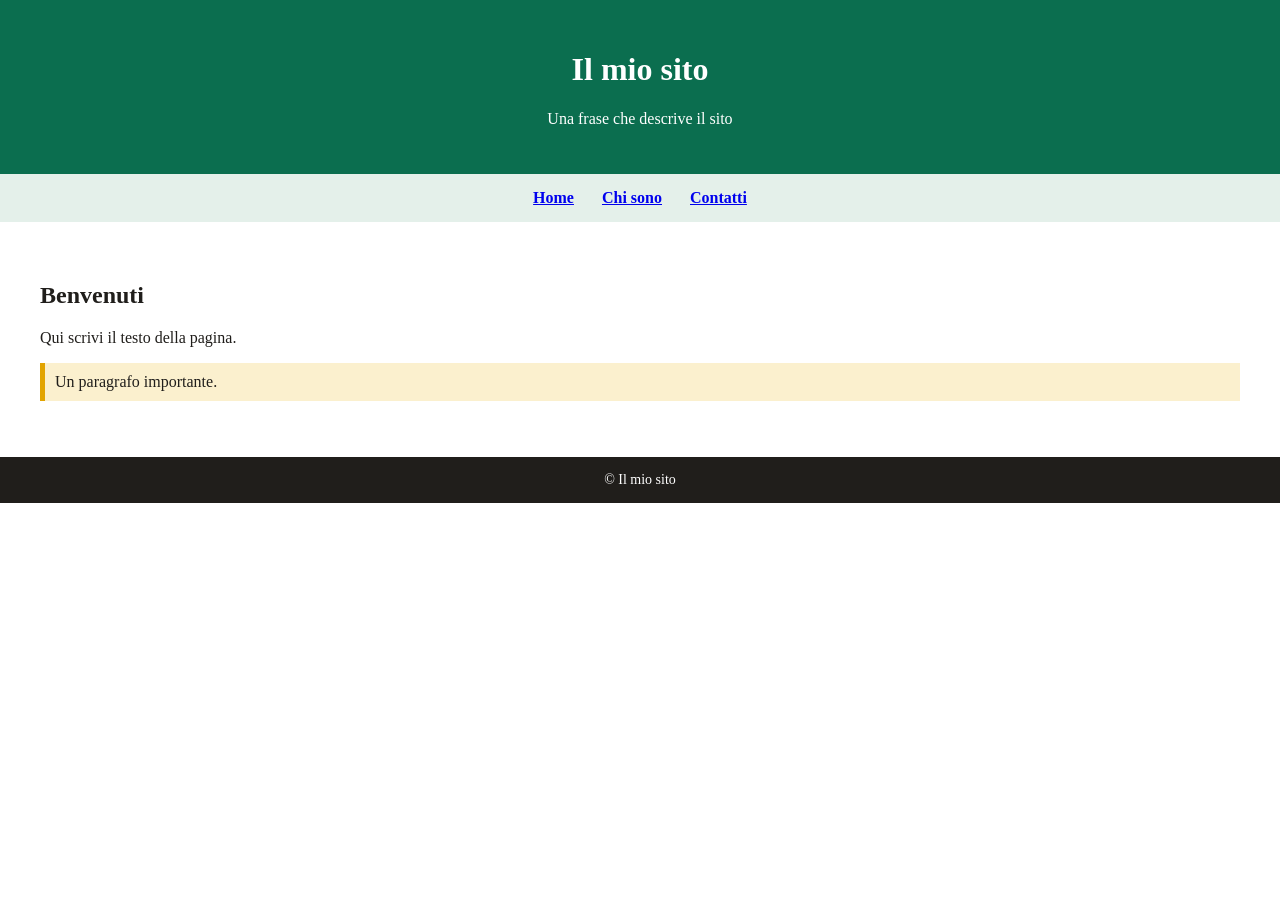
==== index.html @ d9510f2d "Add files via upload" ====
<!DOCTYPE html>
<html lang="it">
<head>
  <meta charset="utf-8">
  <title>Il mio sito</title>
  <link rel="stylesheet" href="style.css">
</head>
<body>
<div class="intestazione">
  <h1>Il mio sito</h1>
  <p>Una frase che descrive il sito</p>
</div>

<div class="menu">
  <a class="voce" href="#">Home</a>
  <a class="voce" href="#">Chi sono</a>
  <a class="voce" href="#">Contatti</a>
</div>

<div class="contenuto">
  <h2>Benvenuti</h2>
  <p>Qui scrivi il testo della pagina.</p>
  <p class="evidenziato">Un paragrafo importante.</p>
</div>

<div class="piede">© Il mio sito</div>
</body>
</html>
---- style.css ----
body {
  margin: 0;
  color: #201e1b;
  background-color: #ffffff;
}

.intestazione {
  background-color: #0b6e4f;
  color: #ffffff;
  text-align: center;
  padding: 30px;
}

.menu {
  background-color: #e4f0ea;
  text-align: center;
  padding: 10px;
}

.voce {
  display: inline-block;
  margin: 5px 12px;
  font-weight: bold;
}

.contenuto {
  margin: 20px;
  padding: 20px;
}

.evidenziato {
  background-color: #fbf0ce;
  border-left: 5px solid #e2a400;
  padding: 10px;
}

.piede {
  background-color: #201e1b;
  color: #ffffff;
  text-align: center;
  font-size: 14px;
  padding: 15px;
}
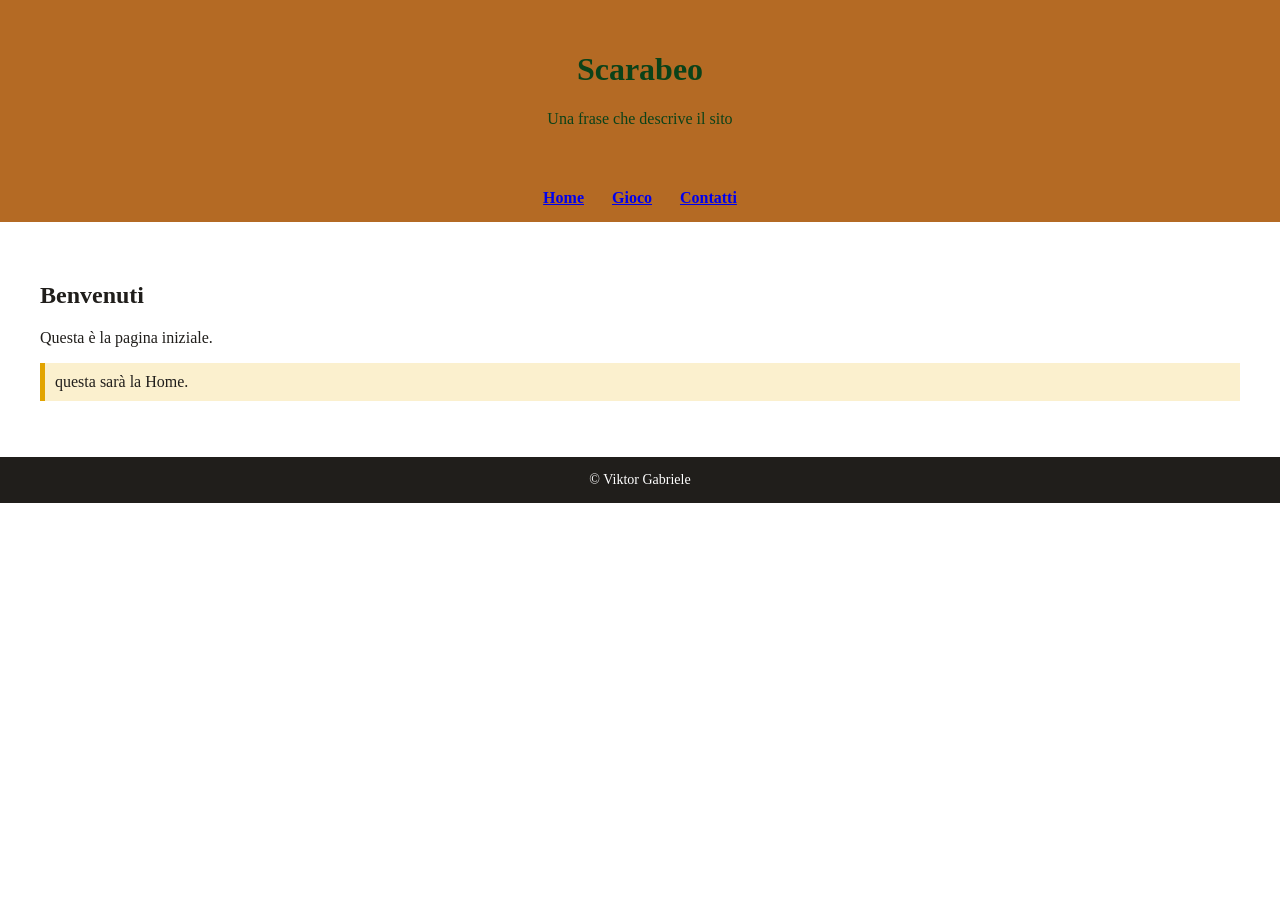
==== commit 0c7430b9: "scuo" ====
--- a/index.html
+++ b/index.html
@@ -2,27 +2,27 @@
 <html lang="it">
 <head>
   <meta charset="utf-8">
-  <title>Il mio sito</title>
+  <title>Scarabeo</title>
   <link rel="stylesheet" href="style.css">
 </head>
 <body>
 <div class="intestazione">
-  <h1>Il mio sito</h1>
+  <h1>Scarabeo</h1>
   <p>Una frase che descrive il sito</p>
 </div>
 
 <div class="menu">
   <a class="voce" href="#">Home</a>
-  <a class="voce" href="#">Chi sono</a>
+  <a class="voce" href="#">Gioco</a>
   <a class="voce" href="#">Contatti</a>
 </div>
 
 <div class="contenuto">
   <h2>Benvenuti</h2>
-  <p>Qui scrivi il testo della pagina.</p>
-  <p class="evidenziato">Un paragrafo importante.</p>
+  <p>Questa è la pagina iniziale.</p>
+  <p class="evidenziato">questa sarà la Home.</p>
 </div>
 
-<div class="piede">© Il mio sito</div>
+<div class="piede">© Viktor Gabriele</div>
 </body>
 </html>
--- a/style.css
+++ b/style.css
@@ -5,14 +5,14 @@
 }
 
 .intestazione {
-  background-color: #0b6e4f;
-  color: #ffffff;
+  background-color: #b46a24;
+  color: #0b4219;
   text-align: center;
   padding: 30px;
 }
 
 .menu {
-  background-color: #e4f0ea;
+  background-color: #b46a24;
   text-align: center;
   padding: 10px;
 }
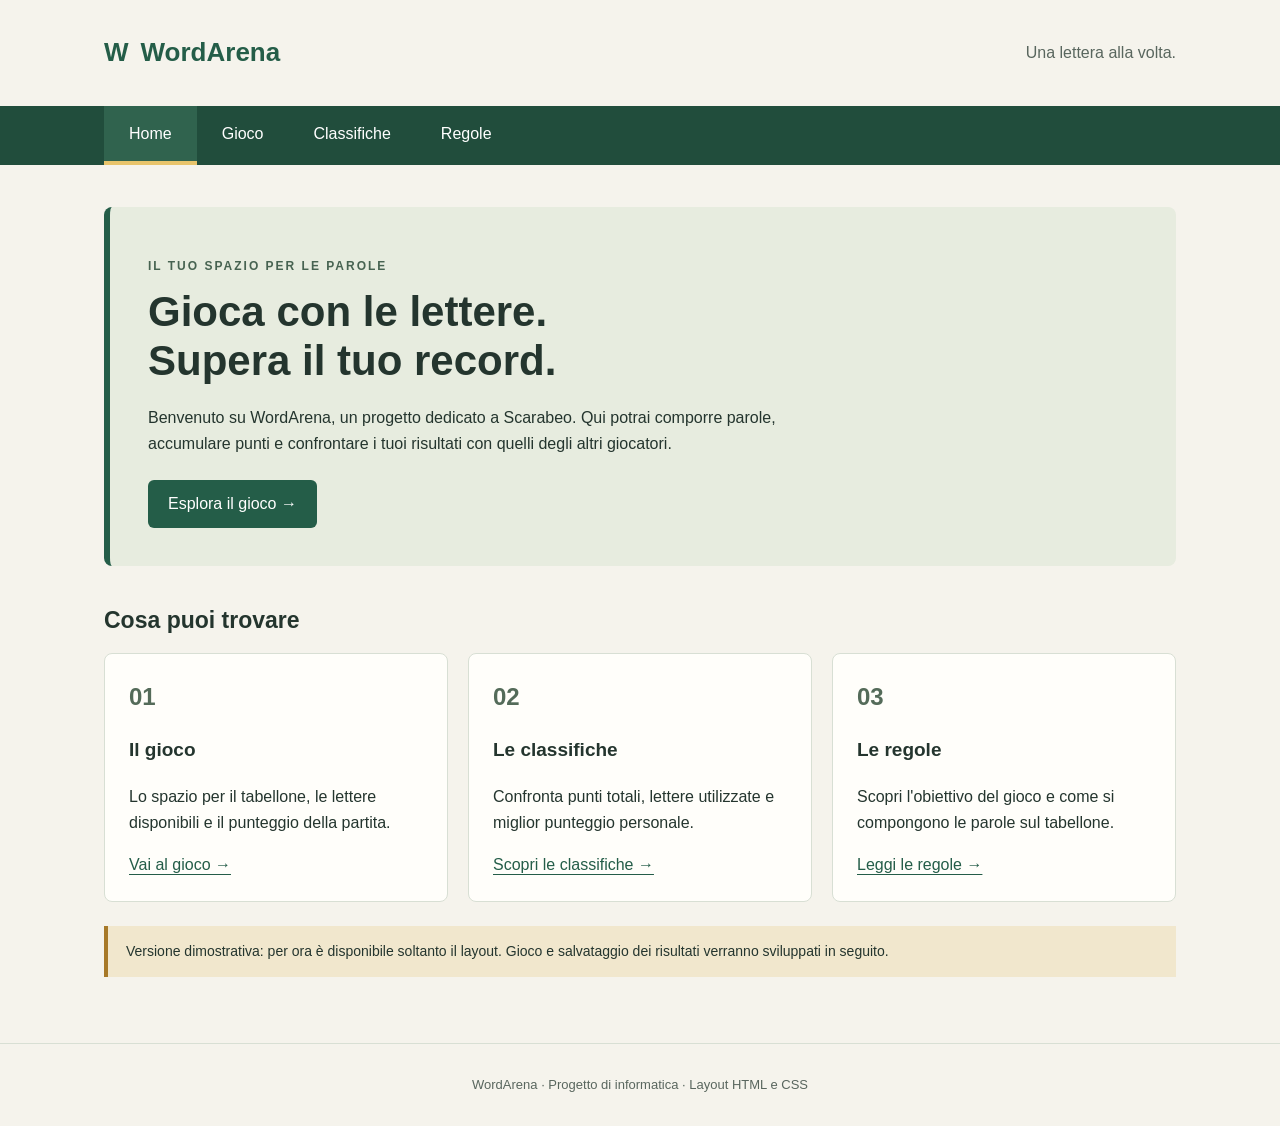
==== commit 0ccbe305: "casa" ====
--- a/index.html
+++ b/index.html
@@ -1,28 +1,43 @@
 <!DOCTYPE html>
 <html lang="it">
 <head>
-  <meta charset="utf-8">
-  <title>Scarabeo</title>
-  <link rel="stylesheet" href="style.css">
+  <meta charset="UTF-8">
+  <meta name="viewport" content="width=device-width, initial-scale=1.0">
+  <title>Home | WordArena</title>
+  <link rel="stylesheet" href="stile.css">
 </head>
 <body>
-<div class="intestazione">
-  <h1>Scarabeo</h1>
-  <p>Una frase che descrive il sito</p>
-</div>
-
-<div class="menu">
-  <a class="voce" href="#">Home</a>
-  <a class="voce" href="#">Gioco</a>
-  <a class="voce" href="#">Contatti</a>
-</div>
-
-<div class="contenuto">
-  <h2>Benvenuti</h2>
-  <p>Questa è la pagina iniziale.</p>
-  <p class="evidenziato">questa sarà la Home.</p>
-</div>
-
-<div class="piede">© Viktor Gabriele</div>
+  <!-- Intestazione comune alle quattro pagine -->
+  <header class="intestazione">
+    <a class="logo" href="index.html">W<span>WordArena</span></a>
+    <p>Una lettera alla volta.</p>
+  </header>
+  <!-- Menu orizzontale: ogni collegamento apre un file HTML -->
+  <nav aria-label="Menu principale">
+    <ul>
+        <li><a href="index.html" class="attiva" aria-current="page">Home</a></li>
+        <li><a href="gioco.html">Gioco</a></li>
+        <li><a href="classifiche.html">Classifiche</a></li>
+        <li><a href="regole.html">Regole</a></li>
+    </ul>
+  </nav>
+  <main id="contenuto">
+    <section class="presentazione">
+      <p class="etichetta">IL TUO SPAZIO PER LE PAROLE</p>
+      <h1>Gioca con le lettere.<br>Supera il tuo record.</h1>
+      <p>Benvenuto su WordArena, un progetto dedicato a Scarabeo. Qui potrai comporre parole, accumulare punti e confrontare i tuoi risultati con quelli degli altri giocatori.</p>
+      <a class="pulsante" href="gioco.html">Esplora il gioco →</a>
+    </section>
+    <section aria-labelledby="cosa-fare">
+      <h2 id="cosa-fare">Cosa puoi trovare</h2>
+      <div class="colonne">
+        <article class="scheda"><p class="numero">01</p><h3>Il gioco</h3><p>Lo spazio per il tabellone, le lettere disponibili e il punteggio della partita.</p><a href="gioco.html">Vai al gioco →</a></article>
+        <article class="scheda"><p class="numero">02</p><h3>Le classifiche</h3><p>Confronta punti totali, lettere utilizzate e miglior punteggio personale.</p><a href="classifiche.html">Scopri le classifiche →</a></article>
+        <article class="scheda"><p class="numero">03</p><h3>Le regole</h3><p>Scopri l'obiettivo del gioco e come si compongono le parole sul tabellone.</p><a href="regole.html">Leggi le regole →</a></article>
+      </div>
+    </section>
+    <p class="avviso">Versione dimostrativa: per ora è disponibile soltanto il layout. Gioco e salvataggio dei risultati verranno sviluppati in seguito.</p>
+  </main>
+  <footer><p>WordArena · Progetto di informatica · Layout HTML e CSS</p></footer>
 </body>
 </html>
--- a/stile.css
+++ b/stile.css
@@ -0,0 +1,150 @@
+* { box-sizing: border-box; }
+body { margin: 0; 
+  background: #f5f3ec; 
+  color: #24352e; 
+  font-family: Arial, sans-serif; 
+  line-height: 1.6; }
+a { color: #245d48; 
+  text-underline-offset: 4px; }
+a:hover { color: #153c2d; }
+a:focus-visible { outline: 3px solid #b86a1c; 
+  outline-offset: 4px; }
+/* Testata e navigazione */
+.intestazione { max-width: 1120px; 
+  margin: auto; 
+  padding: 24px; 
+  display: flex; 
+  align-items: center; 
+  justify-content: space-between; }
+.intestazione p { color: #59665e; }
+.logo { display: flex; 
+  gap: 12px; 
+  align-items: center; 
+  font-size: 26px; 
+  font-weight: bold; 
+  text-decoration: none; }
+.logo::first-letter { color: #245d48; }
+nav { background: #214d3c; }
+nav ul { max-width: 1120px; 
+  margin: auto; padding: 0 24px; 
+  list-style: none; 
+  display: flex; }
+nav a { display: block; 
+  padding: 15px 25px; 
+  color: white; 
+  text-decoration: none; 
+  border-bottom: 4px solid transparent; }
+nav a:hover, nav a.attiva { background: #30634e; 
+  color: white; 
+  border-bottom-color: #e8c46b; }
+main { max-width: 1120px; 
+  min-height: 70vh; 
+  margin: auto; 
+  padding: 42px 24px; }
+h1 { font-size: 42px; 
+  line-height: 1.15; 
+  margin: 12px 0 20px; }
+h2 { font-size: 23px; 
+  margin: 0 0 14px; }
+h3 { font-size: 19px; }
+.etichetta { font-size: 12px; 
+  font-weight: bold; 
+  letter-spacing: 2px; 
+  color: #476351; }
+.presentazione { background: #e7ecdf; 
+  border-left: 6px solid #245d48; 
+  border-radius: 8px; 
+  padding: 38px; 
+  margin-bottom: 36px; }
+.presentazione p { max-width: 660px; }
+.pulsante { display: inline-block; 
+  background: #245d48; 
+  color: white; 
+  padding: 11px 20px; 
+  border-radius: 6px; 
+  text-decoration: none; 
+  margin-top: 8px; }
+.pulsante:hover { background: #173f30; 
+  color: white; }
+.colonne { display: grid; 
+  grid-template-columns: repeat(3, minmax(0, 1fr)); 
+  gap: 20px; }
+.due-colonne { grid-template-columns: repeat(2, minmax(0, 1fr)); }
+.scheda { min-width: 0; 
+  background: #fffefa; 
+  padding: 24px; 
+  border: 1px solid #d8dfd4; 
+  border-radius: 8px; }
+.numero { color: #546b59; 
+  font-weight: bold; 
+  font-size: 24px; 
+  margin: 0; }
+.introduzione { max-width: 700px; }
+.avviso { background: #f1e7cd; 
+  padding: 14px 18px; 
+  border-left: 4px solid #a77928; 
+  margin: 24px 0; 
+  font-size: 14px; }
+.area-gioco { display: grid; 
+  grid-template-columns: minmax(0, 2fr) minmax(220px, 1fr); 
+  gap: 24px; 
+  align-items: start; }
+.tabellone { width: 100%; 
+  table-layout: fixed; 
+  border-collapse: collapse; 
+  background: #e8efdf; }
+.tabellone td { border: 1px solid #9eaf95; 
+  padding: 0; height: 28px; 
+  text-align: center; 
+  font-size: 14px; }
+.tabellone .centro { background: #e8c46b; }
+.lettere { display: flex; 
+  gap: 7px; 
+  flex-wrap: wrap; }
+.lettere span { display: inline-block; 
+  width: 40px; 
+  padding: 7px 0; 
+  text-align: center; 
+  background: #efdfb5;
+  border: 1px solid #b89f6b; 
+  border-radius: 4px; 
+  font-weight: bold; 
+  font-size: 21px; }
+.azioni { display: flex; 
+  flex-wrap: wrap; 
+  gap: 8px; 
+  margin-top: 20px; }
+button { font: inherit; 
+  padding: 8px 12px; 
+  border: 1px solid #b3bcb2; 
+  border-radius: 5px; }
+button:disabled { background: #e5e8e1; 
+  color: #586153; 
+  cursor: not-allowed; }
+dt { color: #536452; } 
+dd { margin: 0 0 14px; 
+  font-size: 28px; 
+  font-weight: bold; }
+.classifica { border-collapse: collapse; 
+  width: 100%; 
+  font-size: 14px; }
+.classifica caption { text-align: left; 
+  color: #59665e; font-size: 12px; 
+  padding-bottom: 12px; }
+.classifica th, .classifica td { text-align: left; 
+  padding: 10px 5px; 
+  border-bottom: 1px solid #dce1d8; }
+.classifica thead { background: #e7ecdf; }
+footer { border-top: 1px solid #d8dfd4; 
+  text-align: center; 
+  padding: 18px 24px; 
+  font-size: 13px; 
+  color: #59665e; }
+@media (max-width: 760px) {
+  .colonne, .due-colonne, .area-gioco { grid-template-columns: 1fr; }
+  .intestazione { padding: 18px; } .intestazione p { display: none; }
+  nav ul { padding: 0; flex-wrap: wrap; } nav li { flex: 1; } nav a { padding: 12px 10px; text-align: center; }
+  main { padding: 28px 16px; } h1 { font-size: 32px; }
+  .presentazione { padding: 24px; } .scheda { padding: 18px; }
+  .tabellone td { height: 20px; }
+}
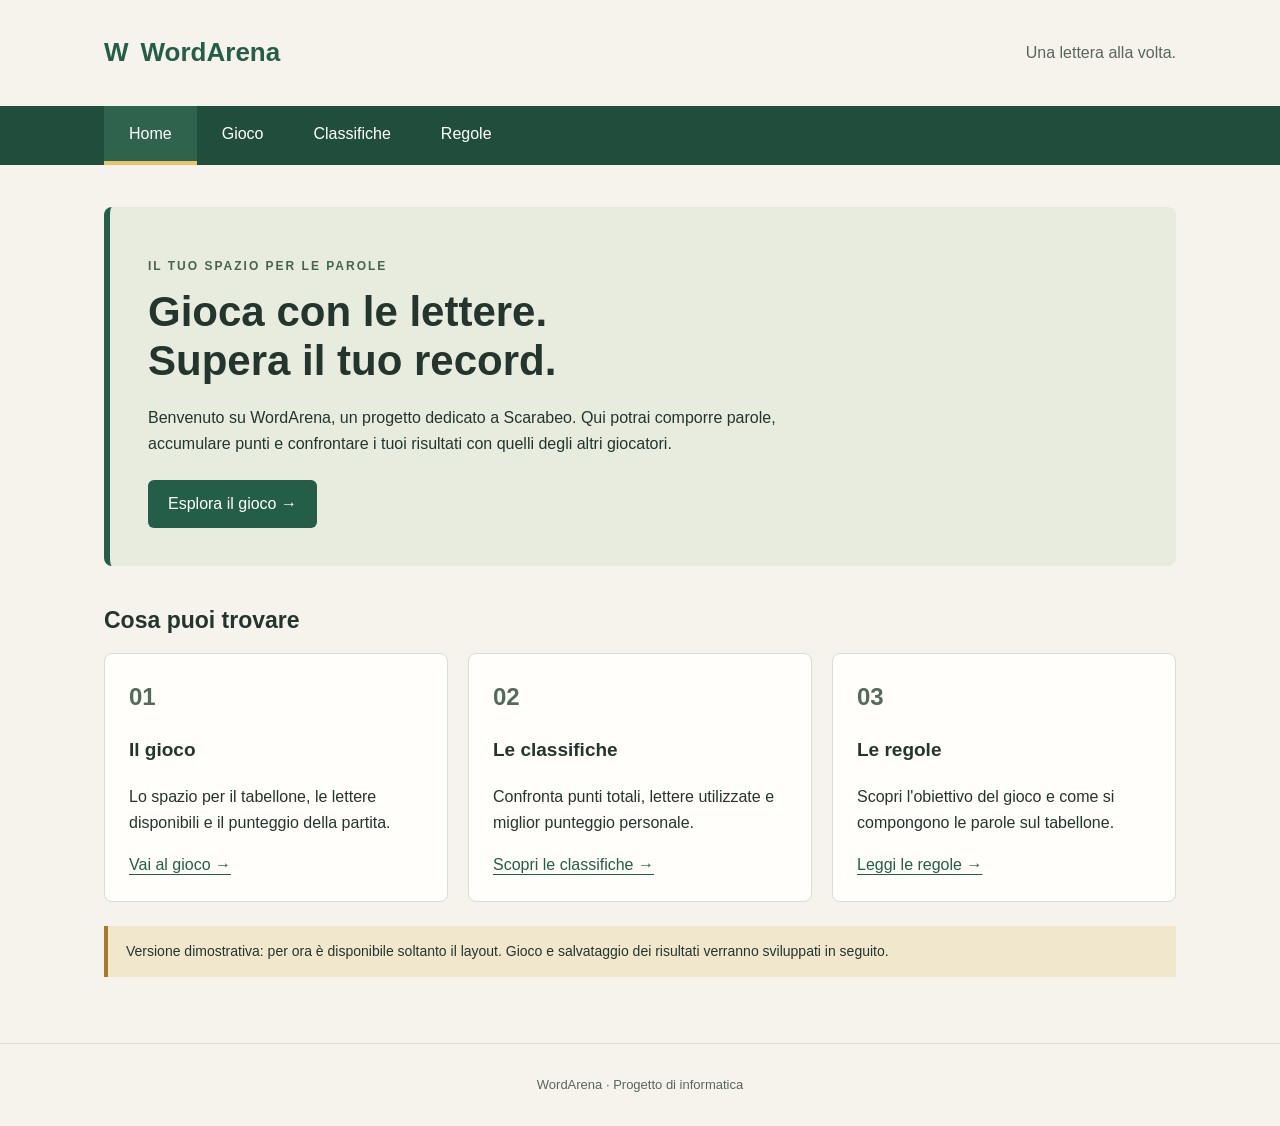
==== commit c6f8544b: "cas" ====
--- a/index.html
+++ b/index.html
@@ -38,6 +38,6 @@
     </section>
     <p class="avviso">Versione dimostrativa: per ora è disponibile soltanto il layout. Gioco e salvataggio dei risultati verranno sviluppati in seguito.</p>
   </main>
-  <footer><p>WordArena · Progetto di informatica · Layout HTML e CSS</p></footer>
+  <footer><p>WordArena · Progetto di informatica</p></footer>
 </body>
 </html>
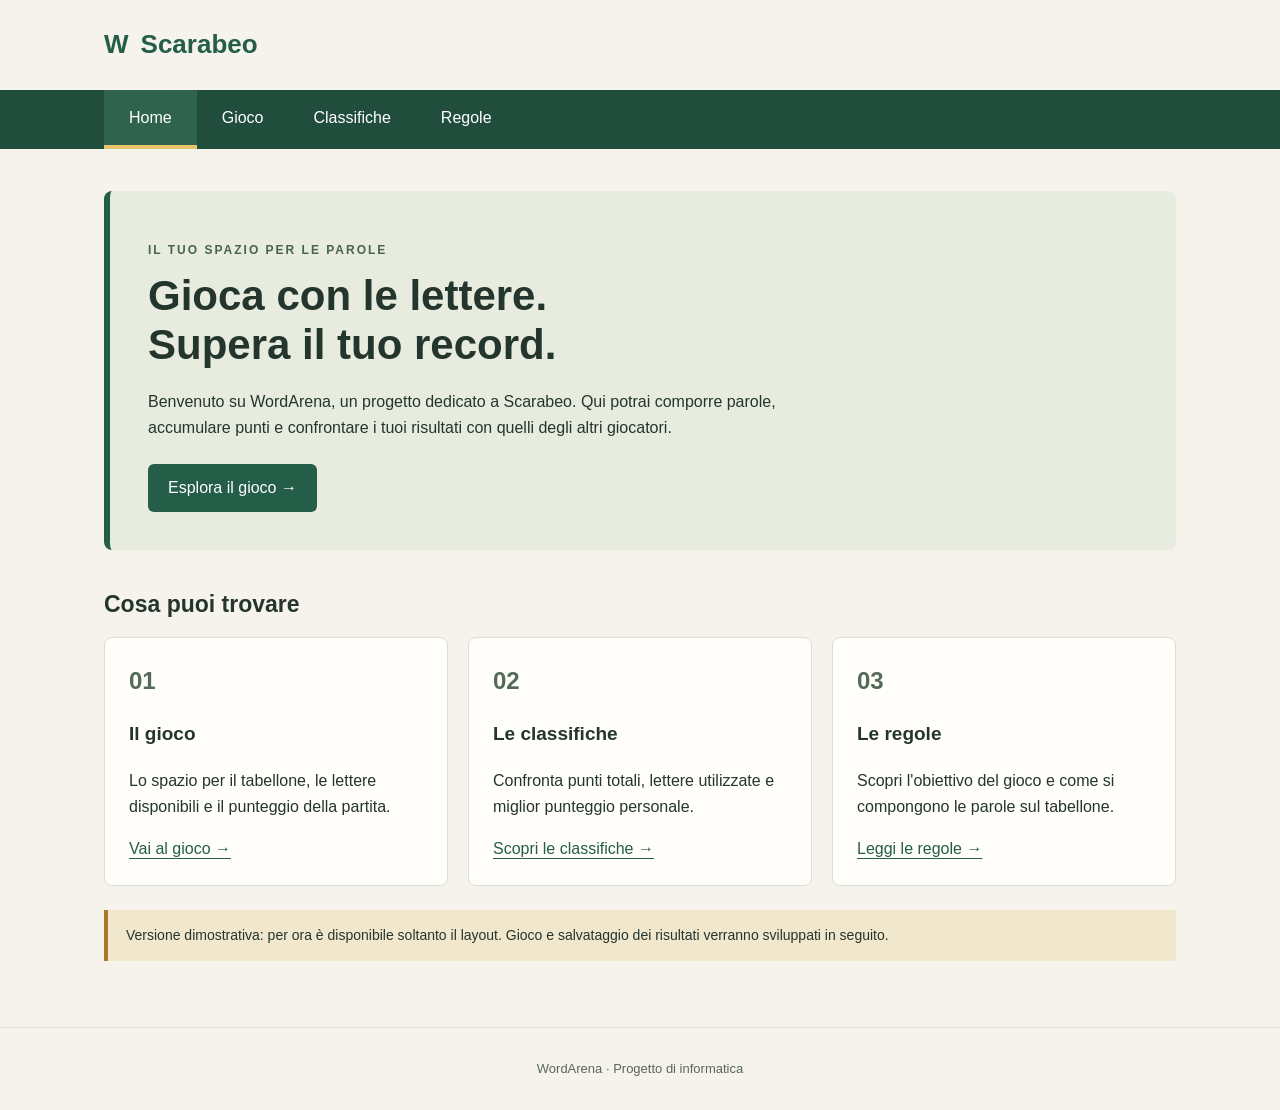
==== commit 0ade7217: "caws" ====
--- a/index.html
+++ b/index.html
@@ -3,16 +3,13 @@
 <head>
   <meta charset="UTF-8">
   <meta name="viewport" content="width=device-width, initial-scale=1.0">
-  <title>Home | WordArena</title>
+  <title>Scarabeo</title>
   <link rel="stylesheet" href="stile.css">
 </head>
 <body>
-  <!-- Intestazione comune alle quattro pagine -->
   <header class="intestazione">
-    <a class="logo" href="index.html">W<span>WordArena</span></a>
-    <p>Una lettera alla volta.</p>
+    <a class="logo" href="index.html">W<span>Scarabeo</span></a>
   </header>
-  <!-- Menu orizzontale: ogni collegamento apre un file HTML -->
   <nav aria-label="Menu principale">
     <ul>
         <li><a href="index.html" class="attiva" aria-current="page">Home</a></li>
--- a/stile.css
+++ b/stile.css
@@ -147,4 +147,4 @@
   main { padding: 28px 16px; } h1 { font-size: 32px; }
   .presentazione { padding: 24px; } .scheda { padding: 18px; }
   .tabellone td { height: 20px; }
-}
+}
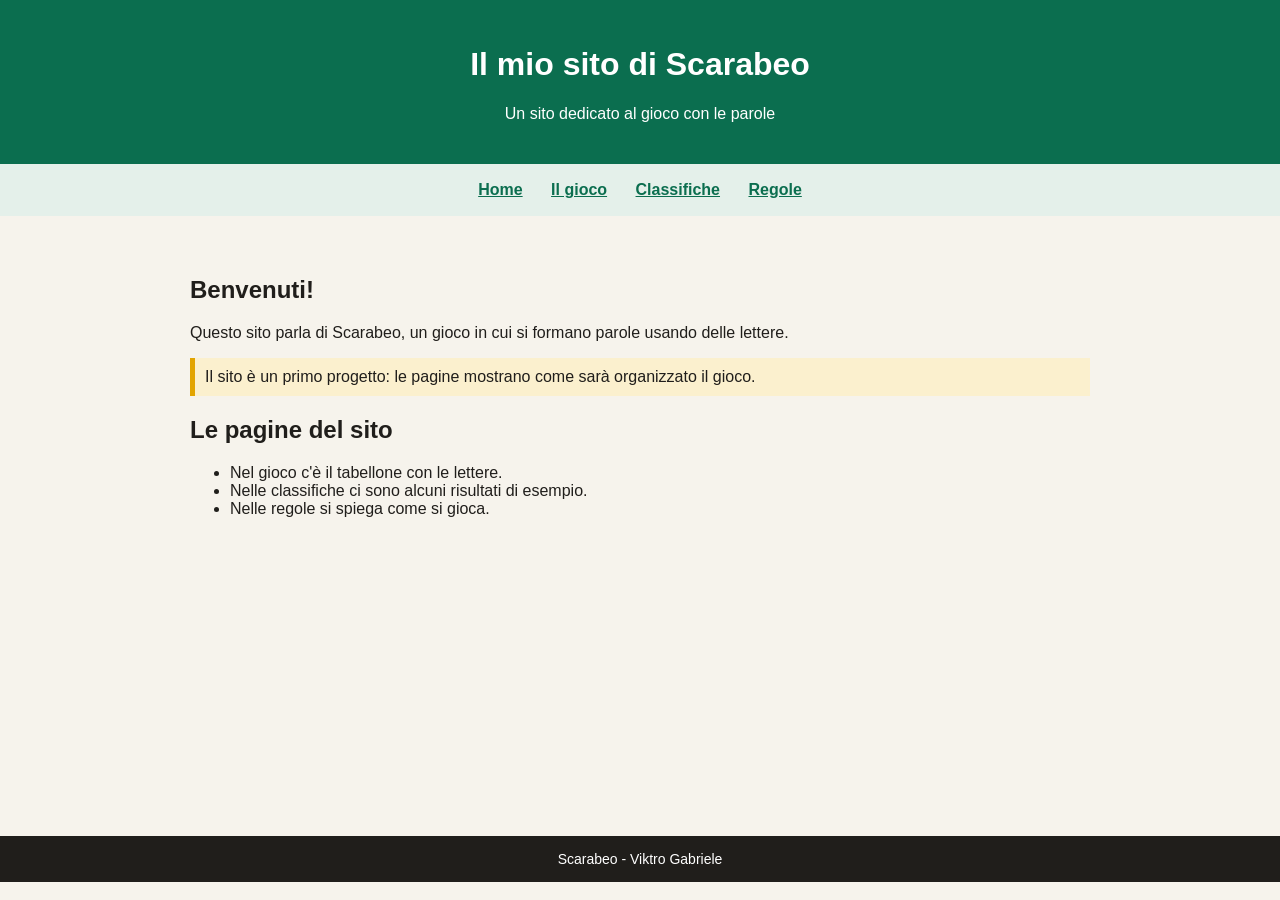
==== commit d86456a4: "sc" ====
--- a/index.html
+++ b/index.html
@@ -2,39 +2,34 @@
 <html lang="it">
 <head>
   <meta charset="UTF-8">
-  <meta name="viewport" content="width=device-width, initial-scale=1.0">
   <title>Scarabeo</title>
   <link rel="stylesheet" href="stile.css">
 </head>
 <body>
-  <header class="intestazione">
-    <a class="logo" href="index.html">W<span>Scarabeo</span></a>
-  </header>
-  <nav aria-label="Menu principale">
+  <div class="intestazione">
+    <h1>Il mio sito di Scarabeo</h1>
+    <p>Un sito dedicato al gioco con le parole</p>
+  </div>
+
+  <div class="menu">
+    <a href="index.html">Home</a>
+    <a href="gioco.html">Il gioco</a>
+    <a href="classifiche.html">Classifiche</a>
+    <a href="regole.html">Regole</a>
+  </div>
+
+  <div class="contenuto">
+    <h2>Benvenuti!</h2>
+    <p>Questo sito parla di Scarabeo, un gioco in cui si formano parole usando delle lettere.</p>
+    <p class="evidenziato">Il sito è un primo progetto: le pagine mostrano come sarà organizzato il gioco.</p>
+    <h2>Le pagine del sito</h2>
     <ul>
-        <li><a href="index.html" class="attiva" aria-current="page">Home</a></li>
-        <li><a href="gioco.html">Gioco</a></li>
-        <li><a href="classifiche.html">Classifiche</a></li>
-        <li><a href="regole.html">Regole</a></li>
+      <li>Nel gioco c'è il tabellone con le lettere.</li>
+      <li>Nelle classifiche ci sono alcuni risultati di esempio.</li>
+      <li>Nelle regole si spiega come si gioca.</li>
     </ul>
-  </nav>
-  <main id="contenuto">
-    <section class="presentazione">
-      <p class="etichetta">IL TUO SPAZIO PER LE PAROLE</p>
-      <h1>Gioca con le lettere.<br>Supera il tuo record.</h1>
-      <p>Benvenuto su WordArena, un progetto dedicato a Scarabeo. Qui potrai comporre parole, accumulare punti e confrontare i tuoi risultati con quelli degli altri giocatori.</p>
-      <a class="pulsante" href="gioco.html">Esplora il gioco →</a>
-    </section>
-    <section aria-labelledby="cosa-fare">
-      <h2 id="cosa-fare">Cosa puoi trovare</h2>
-      <div class="colonne">
-        <article class="scheda"><p class="numero">01</p><h3>Il gioco</h3><p>Lo spazio per il tabellone, le lettere disponibili e il punteggio della partita.</p><a href="gioco.html">Vai al gioco →</a></article>
-        <article class="scheda"><p class="numero">02</p><h3>Le classifiche</h3><p>Confronta punti totali, lettere utilizzate e miglior punteggio personale.</p><a href="classifiche.html">Scopri le classifiche →</a></article>
-        <article class="scheda"><p class="numero">03</p><h3>Le regole</h3><p>Scopri l'obiettivo del gioco e come si compongono le parole sul tabellone.</p><a href="regole.html">Leggi le regole →</a></article>
-      </div>
-    </section>
-    <p class="avviso">Versione dimostrativa: per ora è disponibile soltanto il layout. Gioco e salvataggio dei risultati verranno sviluppati in seguito.</p>
-  </main>
-  <footer><p>WordArena · Progetto di informatica</p></footer>
+  </div>
+
+  <div class="piede">Scarabeo - Viktro Gabriele</div>
 </body>
 </html>
--- a/stile.css
+++ b/stile.css
@@ -1,150 +1,66 @@
-* { box-sizing: border-box; }
-body { margin: 0; 
-  background: #f5f3ec; 
-  color: #24352e; 
-  font-family: Arial, sans-serif; 
-  line-height: 1.6; }
-a { color: #245d48; 
-  text-underline-offset: 4px; }
-a:hover { color: #153c2d; }
-a:focus-visible { outline: 3px solid #b86a1c; 
-  outline-offset: 4px; }
-/* Testata e navigazione */
-.intestazione { max-width: 1120px; 
-  margin: auto; 
-  padding: 24px; 
-  display: flex; 
-  align-items: center; 
-  justify-content: space-between; }
-.intestazione p { color: #59665e; }
-.logo { display: flex; 
-  gap: 12px; 
-  align-items: center; 
-  font-size: 26px; 
-  font-weight: bold; 
-  text-decoration: none; }
-.logo::first-letter { color: #245d48; }
-nav { background: #214d3c; }
-nav ul { max-width: 1120px; 
-  margin: auto; padding: 0 24px; 
-  list-style: none; 
-  display: flex; }
-nav a { display: block; 
-  padding: 15px 25px; 
-  color: white; 
-  text-decoration: none; 
-  border-bottom: 4px solid transparent; }
-nav a:hover, nav a.attiva { background: #30634e; 
-  color: white; 
-  border-bottom-color: #e8c46b; }
-main { max-width: 1120px; 
-  min-height: 70vh; 
-  margin: auto; 
-  padding: 42px 24px; }
-h1 { font-size: 42px; 
-  line-height: 1.15; 
-  margin: 12px 0 20px; }
-h2 { font-size: 23px; 
-  margin: 0 0 14px; }
-h3 { font-size: 19px; }
-.etichetta { font-size: 12px; 
-  font-weight: bold; 
-  letter-spacing: 2px; 
-  color: #476351; }
-.presentazione { background: #e7ecdf; 
-  border-left: 6px solid #245d48; 
-  border-radius: 8px; 
-  padding: 38px; 
-  margin-bottom: 36px; }
-.presentazione p { max-width: 660px; }
-.pulsante { display: inline-block; 
-  background: #245d48; 
-  color: white; 
-  padding: 11px 20px; 
-  border-radius: 6px; 
-  text-decoration: none; 
-  margin-top: 8px; }
-.pulsante:hover { background: #173f30; 
-  color: white; }
-.colonne { display: grid; 
-  grid-template-columns: repeat(3, minmax(0, 1fr)); 
-  gap: 20px; }
-.due-colonne { grid-template-columns: repeat(2, minmax(0, 1fr)); }
-.scheda { min-width: 0; 
-  background: #fffefa; 
-  padding: 24px; 
-  border: 1px solid #d8dfd4; 
-  border-radius: 8px; }
-.numero { color: #546b59; 
-  font-weight: bold; 
-  font-size: 24px; 
-  margin: 0; }
-.introduzione { max-width: 700px; }
-.avviso { background: #f1e7cd; 
-  padding: 14px 18px; 
-  border-left: 4px solid #a77928; 
-  margin: 24px 0; 
-  font-size: 14px; }
-.area-gioco { display: grid; 
-  grid-template-columns: minmax(0, 2fr) minmax(220px, 1fr); 
-  gap: 24px; 
-  align-items: start; }
-.tabellone { width: 100%; 
-  table-layout: fixed; 
-  border-collapse: collapse; 
-  background: #e8efdf; }
-.tabellone td { border: 1px solid #9eaf95; 
-  padding: 0; height: 28px; 
-  text-align: center; 
-  font-size: 14px; }
-.tabellone .centro { background: #e8c46b; }
-.lettere { display: flex; 
-  gap: 7px; 
-  flex-wrap: wrap; }
-.lettere span { display: inline-block; 
-  width: 40px; 
-  padding: 7px 0; 
-  text-align: center; 
-  background: #efdfb5;
-  border: 1px solid #b89f6b; 
-  border-radius: 4px; 
-  font-weight: bold; 
-  font-size: 21px; }
-.azioni { display: flex; 
-  flex-wrap: wrap; 
-  gap: 8px; 
-  margin-top: 20px; }
-button { font: inherit; 
-  padding: 8px 12px; 
-  border: 1px solid #b3bcb2; 
-  border-radius: 5px; }
-button:disabled { background: #e5e8e1; 
-  color: #586153; 
-  cursor: not-allowed; }
-dt { color: #536452; } 
-dd { margin: 0 0 14px; 
-  font-size: 28px; 
-  font-weight: bold; }
-.classifica { border-collapse: collapse; 
-  width: 100%; 
-  font-size: 14px; }
-.classifica caption { text-align: left; 
-  color: #59665e; font-size: 12px; 
-  padding-bottom: 12px; }
-.classifica th, .classifica td { text-align: left; 
-  padding: 10px 5px; 
-  border-bottom: 1px solid #dce1d8; }
-.classifica thead { background: #e7ecdf; }
-footer { border-top: 1px solid #d8dfd4; 
-  text-align: center; 
-  padding: 18px 24px; 
-  font-size: 13px; 
-  color: #59665e; }
-@media (max-width: 760px) {
-  .colonne, .due-colonne, .area-gioco { grid-template-columns: 1fr; }
-  .intestazione { padding: 18px; } .intestazione p { display: none; }
-  nav ul { padding: 0; flex-wrap: wrap; } nav li { flex: 1; } nav a { padding: 12px 10px; text-align: center; }
-  main { padding: 28px 16px; } h1 { font-size: 32px; }
-  .presentazione { padding: 24px; } .scheda { padding: 18px; }
-  .tabellone td { height: 20px; }
-}+body {
+  margin: 0;
+  background-color: #f6f3ec;
+  color: #201e1b;
+  font-family: Arial, sans-serif;
+}
+
+.intestazione {
+  background-color: #0b6e4f;
+  color: white;
+  text-align: center;
+  padding: 25px;
+}
+
+.menu {
+  background-color: #e4f0ea;
+  text-align: center;
+  padding: 12px;
+}
+
+.menu a {
+  display: inline-block;
+  margin: 5px 12px;
+  color: #0b6e4f;
+  font-weight: bold;
+}
+
+.contenuto {
+  margin: 20px auto;
+  padding: 20px;
+  max-width: 900px;
+  min-height: 60vh;
+}
+
+.scheda {
+  background-color: white;
+  border: 1px solid #d8d1c2;
+  padding: 15px;
+  margin: 12px 0;
+}
+
+.evidenziato {
+  background-color: #fbf0ce;
+  border-left: 5px solid #e2a400;
+  padding: 10px;
+}
+
+table {
+  border-collapse: collapse;
+  width: 100%;
+  background-color: white;
+}
+
+th, td {
+  border: 1px solid #999;
+  padding: 8px;
+  text-align: left;
+}
+
+.piede {
+  background-color: #201e1b;
+  color: white;
+  text-align: center;
+  font-size: 14px;
+  padding: 15px;
+}
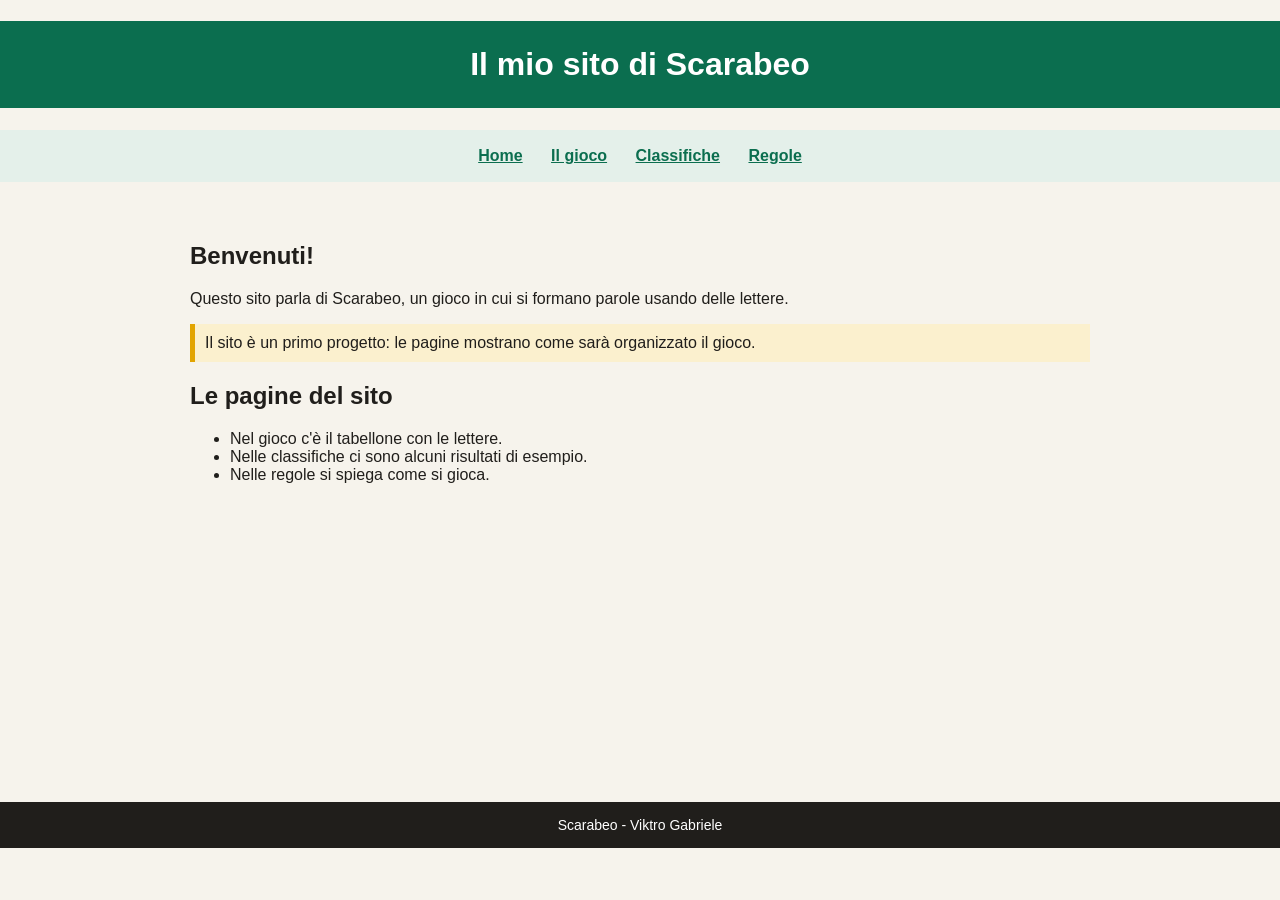
==== commit 230e0a41: "au" ====
--- a/index.html
+++ b/index.html
@@ -6,11 +6,7 @@
   <link rel="stylesheet" href="stile.css">
 </head>
 <body>
-  <div class="intestazione">
-    <h1>Il mio sito di Scarabeo</h1>
-    <p>Un sito dedicato al gioco con le parole</p>
-  </div>
-
+  <h1 class="intestazione">Il mio sito di Scarabeo</h1>
   <div class="menu">
     <a href="index.html">Home</a>
     <a href="gioco.html">Il gioco</a>
